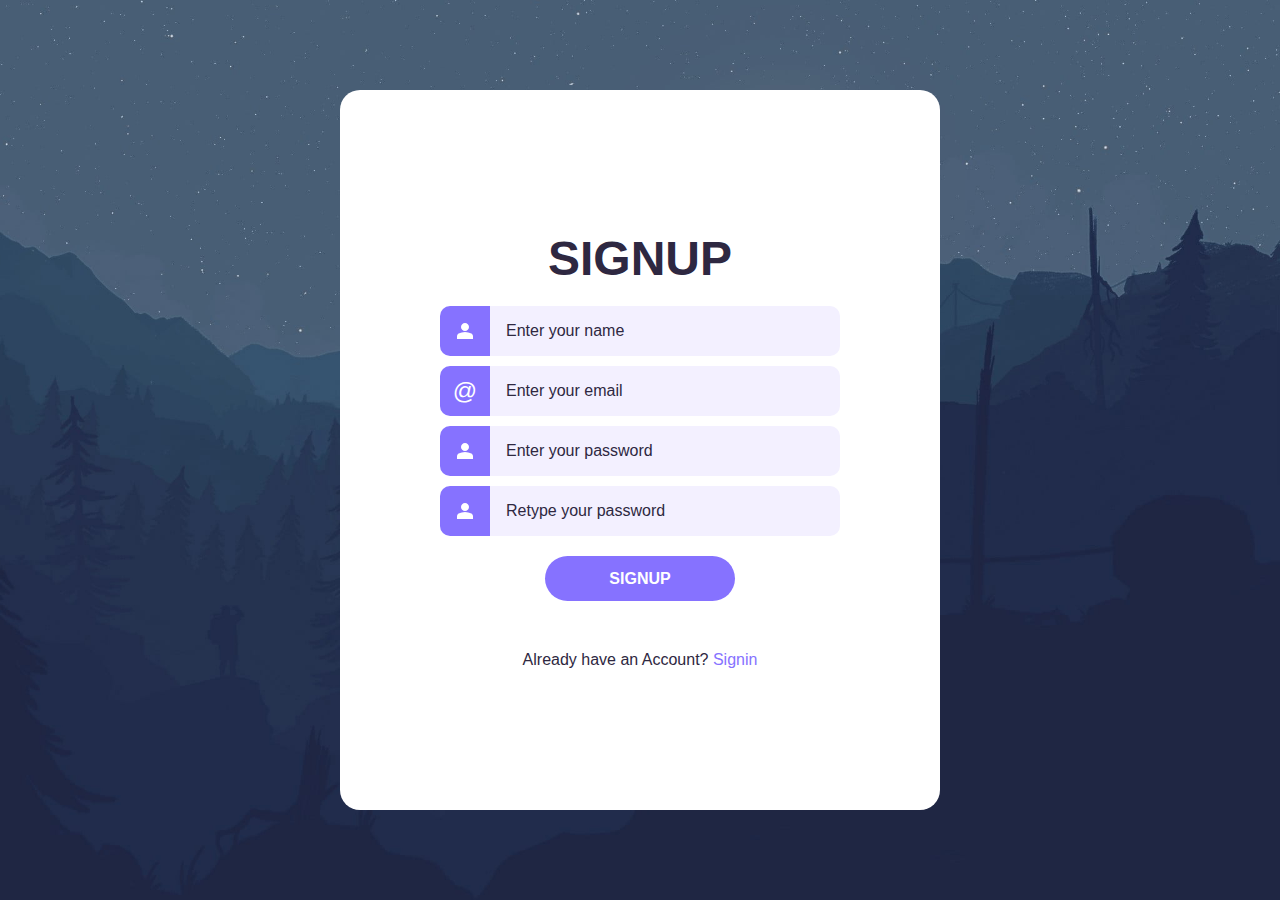
==== index.html @ c66fb1a1 "change signup.html to index.html" ====
<!DOCTYPE html>
<html lang="en">
  <head>
    <meta charset="UTF-8" />
    <meta name="viewport" content="width=device-width, initial-scale=1.0" />
    <title>Signup</title>
    <link rel="stylesheet" href="style.css" />
  </head>
  <body>
    <div class="container">
      <h1>Signup</h1>
      <p id="error-messages"></p>
      <form action="" id="form">
        <div class="">
          <label for="fname">
            <svg
              xmlns="http://www.w3.org/2000/svg"
              heigh="24"
              width="24"
              viewBox="0 -960 960 960"
            >
              <path
                d="M480-480q-66 0-113-47t-47-113q0-66 47-113t113-47q66 0 113 47t47 113q0 66-47 113t-113 47ZM160-160v-112q0-34 17.5-62.5T224-378q62-31 126-46.5T480-440q66 0   130 15.5T736-378q29 15 46.5 43.5T800-272v112H160Z"
              />
            </svg>
          </label>
          <input
            type="text"
            name="fname"
            id="fname"
            placeholder="Enter your name"
          />
        </div>
        <div>
          <label for="email"><span>@</span></label>
          <input
            type="email"
            name="email"
            id="email"
            placeholder="Enter your email"
          />
        </div>
        <div>
          <label for="password">
            <svg
              xmlns="http://www.w3.org/2000/svg"
              heigh="24"
              width="24"
              viewBox="0 -960 960 960"
            >
              <path
                d="M480-480q-66 0-113-47t-47-113q0-66 47-113t113-47q66 0 113 47t47 113q0 66-47 113t-113 47ZM160-160v-112q0-34 17.5-62.5T224-378q62-31 126-46.5T480-440q66 0   130 15.5T736-378q29 15 46.5 43.5T800-272v112H160Z"
              />
            </svg>
          </label>
          <input
            type="password"
            name="password"
            id="password"
            placeholder="Enter your password"
          />
        </div>
        <div>
          <label for="confirmPassword">
            <svg
              xmlns="http://www.w3.org/2000/svg"
              heigh="24"
              width="24"
              viewBox="0 -960 960 960"
            >
              <path
                d="M480-480q-66 0-113-47t-47-113q0-66 47-113t113-47q66 0 113 47t47 113q0 66-47 113t-113 47ZM160-160v-112q0-34 17.5-62.5T224-378q62-31 126-46.5T480-440q66 0   130 15.5T736-378q29 15 46.5 43.5T800-272v112H160Z"
              />
            </svg>
          </label>
          <input
            type="password"
            name="confirmPassword"
            id="confirmPassword"
            placeholder="Retype your password"
          />
        </div>
        <button type="submit">Signup</button>
      </form>
      <p>Already have an Account? <a href="signin.html">Signin</a></p>
    </div>
    <script src="main.js
    "></script>
  </body>
</html>
---- style.css ----
:root {
  --accent-color: #8672ff;
  --base-color: white;
  --text-color: #2e2841;
  --input-color: #f3f0ff;
}

* {
  margin: 0;
  padding: 0;
}

html {
  font-family: "Segoe UI", Tahoma, Geneva, Verdana, sans-serif;
  font-size: 12pt;
  color: var(--text-color);
  text-align: center;
}
body {
  min-height: 100vh;
  background-image: url(./background.jpg);
  background-size: cover;
  background-position: right;
  overflow: hidden;
  display: flex;
  align-items: center;
  justify-content: center;
}

.container {
  box-sizing: border-box;
  height: 80vh;
  background-color: var(--base-color);
  width: max(30%, 600px);
  padding: 10px;
  border-radius: 20px;
  display: flex;
  flex-direction: column;
  align-items: center;
  justify-content: center;
}

h1 {
  font-size: 3rem;
  font-weight: 900;
  text-transform: uppercase;
}

form {
  width: min(400px, 100%);
  margin-top: 20px;
  margin-bottom: 50px;
  display: flex;
  flex-direction: column;
  align-items: center;
  gap: 10px;
}

form > div {
  width: 100%;
  display: flex;
  justify-content: center;
}

form label {
  flex-shrink: 0;
  height: 50px;
  width: 50px;
  background-color: var(--accent-color);
  fill: var(--base-color);
  color: var(--base-color);
  border-radius: 10px 0 0 10px;
  display: flex;
  justify-content: center;
  align-items: center;
  font-size: 1.5rem;
  font-weight: 500;
}

form input {
  box-sizing: border-box;
  flex-grow: 1;
  min-width: 0;
  height: 50px;
  padding: 1em;
  font: inherit;
  border-radius: 0 10px 10px 0;
  border: 2px solid var(--input-color);
  border-left: none;
  background-color: var(--input-color);
  transition: 0.2s ease;
}

form input:hover {
  border-color: var(--accent-color);
}

form input:focus {
  outline: none;
  border-color: var(--text-color);
}

div:has(input:focus) > label {
  background-color: var(--text-color);
}

form input::placeholder {
  color: var(--text-color);
}

form button {
  margin-top: 10px;
  border: none;
  border-radius: 1000px;
  padding: 0.85em 4em;
  background-color: var(--accent-color);
  color: var(--base-color);
  font: inherit;
  font-weight: 600;
  text-transform: uppercase;
  cursor: pointer;
  transition: 0.2s ease;
}

from button {
  background-color: var(--text-color);
}

form button:focus {
  outline: none;
  background-color: var(--text-color);
}

a {
  text-decoration: none;
  color: var(--accent-color);
}

a:hover {
  text-decoration: underline;
}

@media (max-width: 1100px) {
  .container {
    width: min(600px, 100%);
  }
}

@media (max-width: 600px) {
  body {
    background-image: none;
  }
  .container {
    height: 100vh;
  }
}
form div.incorrect label {
  background-color: red;
}
form div.incorrect input {
  border-color: #f06272;
}

#error-messages {
  color: #f06272;
}
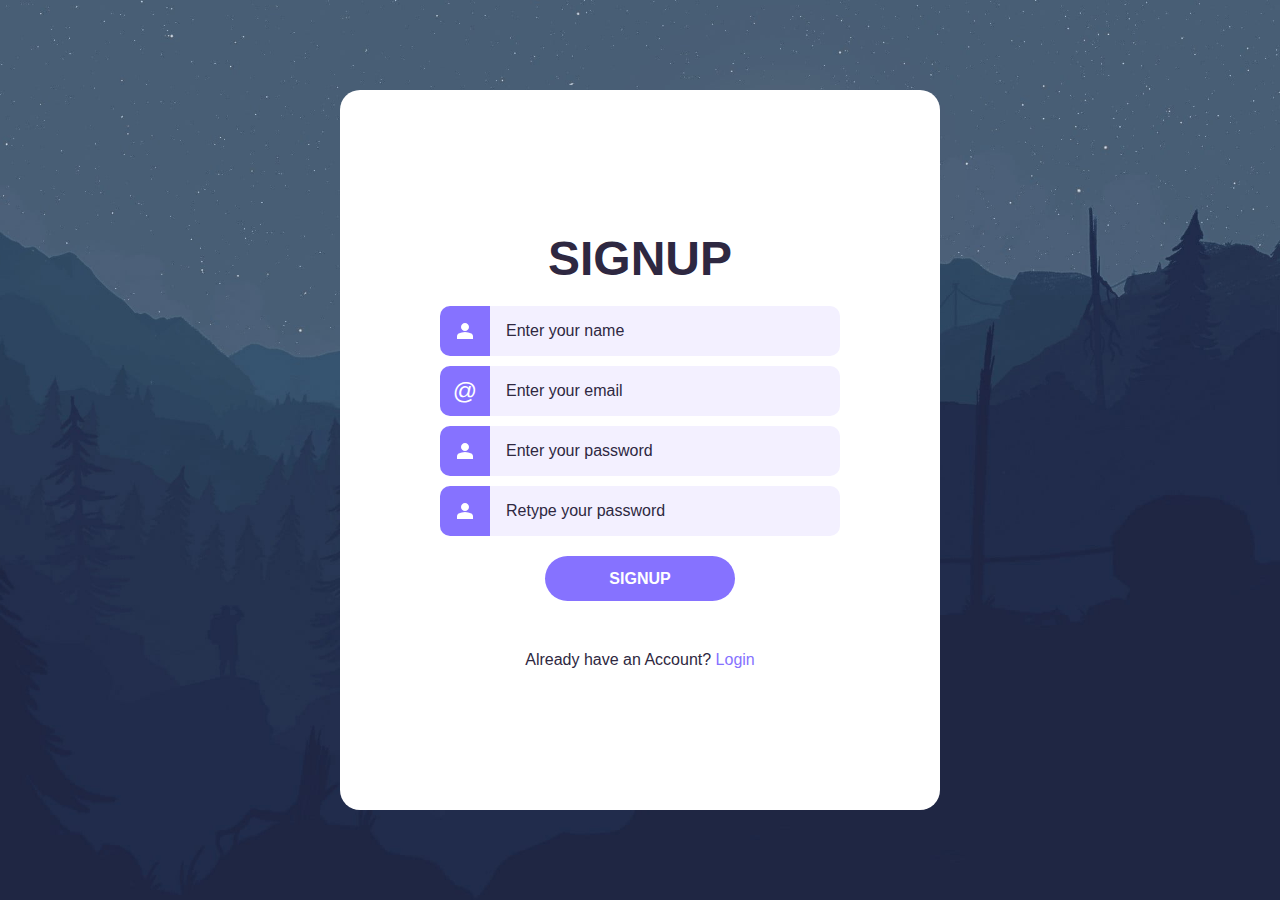
==== commit c0ba2937: "correct anchor sources" ====
--- a/index.html
+++ b/index.html
@@ -82,7 +82,7 @@
         </div>
         <button type="submit">Signup</button>
       </form>
-      <p>Already have an Account? <a href="signin.html">Signin</a></p>
+      <p>Already have an Account? <a href="signin.html">Login</a></p>
     </div>
     <script src="main.js
     "></script>
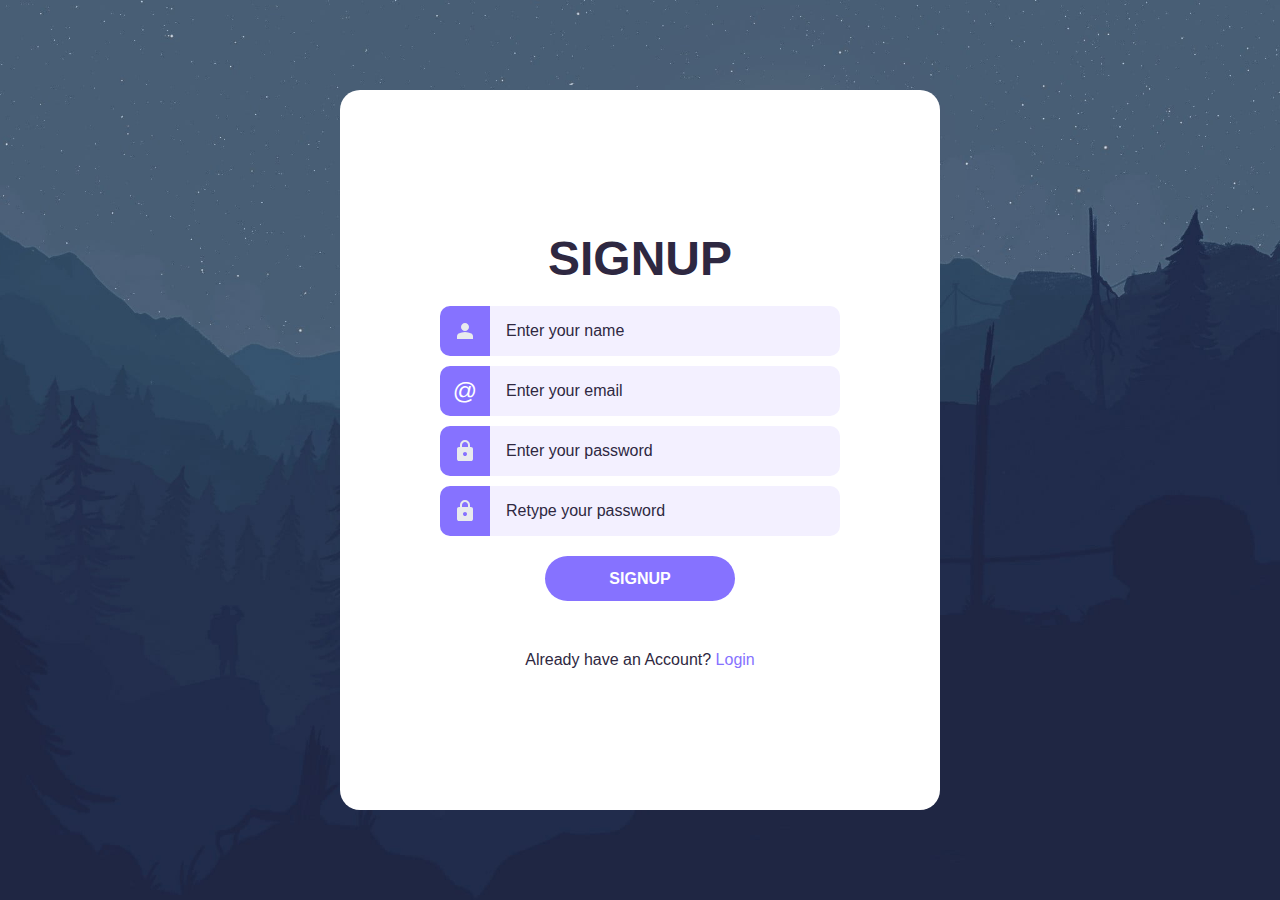
==== commit e024b178: "restore svg files" ====
--- a/index.html
+++ b/index.html
@@ -15,12 +15,13 @@
           <label for="fname">
             <svg
               xmlns="http://www.w3.org/2000/svg"
-              heigh="24"
-              width="24"
+              height="24px"
               viewBox="0 -960 960 960"
+              width="24px"
+              fill="#e8eaed"
             >
               <path
-                d="M480-480q-66 0-113-47t-47-113q0-66 47-113t113-47q66 0 113 47t47 113q0 66-47 113t-113 47ZM160-160v-112q0-34 17.5-62.5T224-378q62-31 126-46.5T480-440q66 0   130 15.5T736-378q29 15 46.5 43.5T800-272v112H160Z"
+                d="M480-480q-66 0-113-47t-47-113q0-66 47-113t113-47q66 0 113 47t47 113q0 66-47 113t-113 47ZM160-160v-112q0-34 17.5-62.5T224-378q62-31 126-46.5T480-440q66 0 130 15.5T736-378q29 15 46.5 43.5T800-272v112H160Z"
               />
             </svg>
           </label>
@@ -44,12 +45,13 @@
           <label for="password">
             <svg
               xmlns="http://www.w3.org/2000/svg"
-              heigh="24"
-              width="24"
+              height="24px"
               viewBox="0 -960 960 960"
+              width="24px"
+              fill="#e8eaed"
             >
               <path
-                d="M480-480q-66 0-113-47t-47-113q0-66 47-113t113-47q66 0 113 47t47 113q0 66-47 113t-113 47ZM160-160v-112q0-34 17.5-62.5T224-378q62-31 126-46.5T480-440q66 0   130 15.5T736-378q29 15 46.5 43.5T800-272v112H160Z"
+                d="M240-80q-33 0-56.5-23.5T160-160v-400q0-33 23.5-56.5T240-640h40v-80q0-83 58.5-141.5T480-920q83 0 141.5 58.5T680-720v80h40q33 0 56.5 23.5T800-560v400q0 33-23.5 56.5T720-80H240Zm240-200q33 0 56.5-23.5T560-360q0-33-23.5-56.5T480-440q-33 0-56.5 23.5T400-360q0 33 23.5 56.5T480-280ZM360-640h240v-80q0-50-35-85t-85-35q-50 0-85 35t-35 85v80Z"
               />
             </svg>
           </label>
@@ -64,12 +66,13 @@
           <label for="confirmPassword">
             <svg
               xmlns="http://www.w3.org/2000/svg"
-              heigh="24"
-              width="24"
+              height="24px"
               viewBox="0 -960 960 960"
+              width="24px"
+              fill="#e8eaed"
             >
               <path
-                d="M480-480q-66 0-113-47t-47-113q0-66 47-113t113-47q66 0 113 47t47 113q0 66-47 113t-113 47ZM160-160v-112q0-34 17.5-62.5T224-378q62-31 126-46.5T480-440q66 0   130 15.5T736-378q29 15 46.5 43.5T800-272v112H160Z"
+                d="M240-80q-33 0-56.5-23.5T160-160v-400q0-33 23.5-56.5T240-640h40v-80q0-83 58.5-141.5T480-920q83 0 141.5 58.5T680-720v80h40q33 0 56.5 23.5T800-560v400q0 33-23.5 56.5T720-80H240Zm240-200q33 0 56.5-23.5T560-360q0-33-23.5-56.5T480-440q-33 0-56.5 23.5T400-360q0 33 23.5 56.5T480-280ZM360-640h240v-80q0-50-35-85t-85-35q-50 0-85 35t-35 85v80Z"
               />
             </svg>
           </label>
